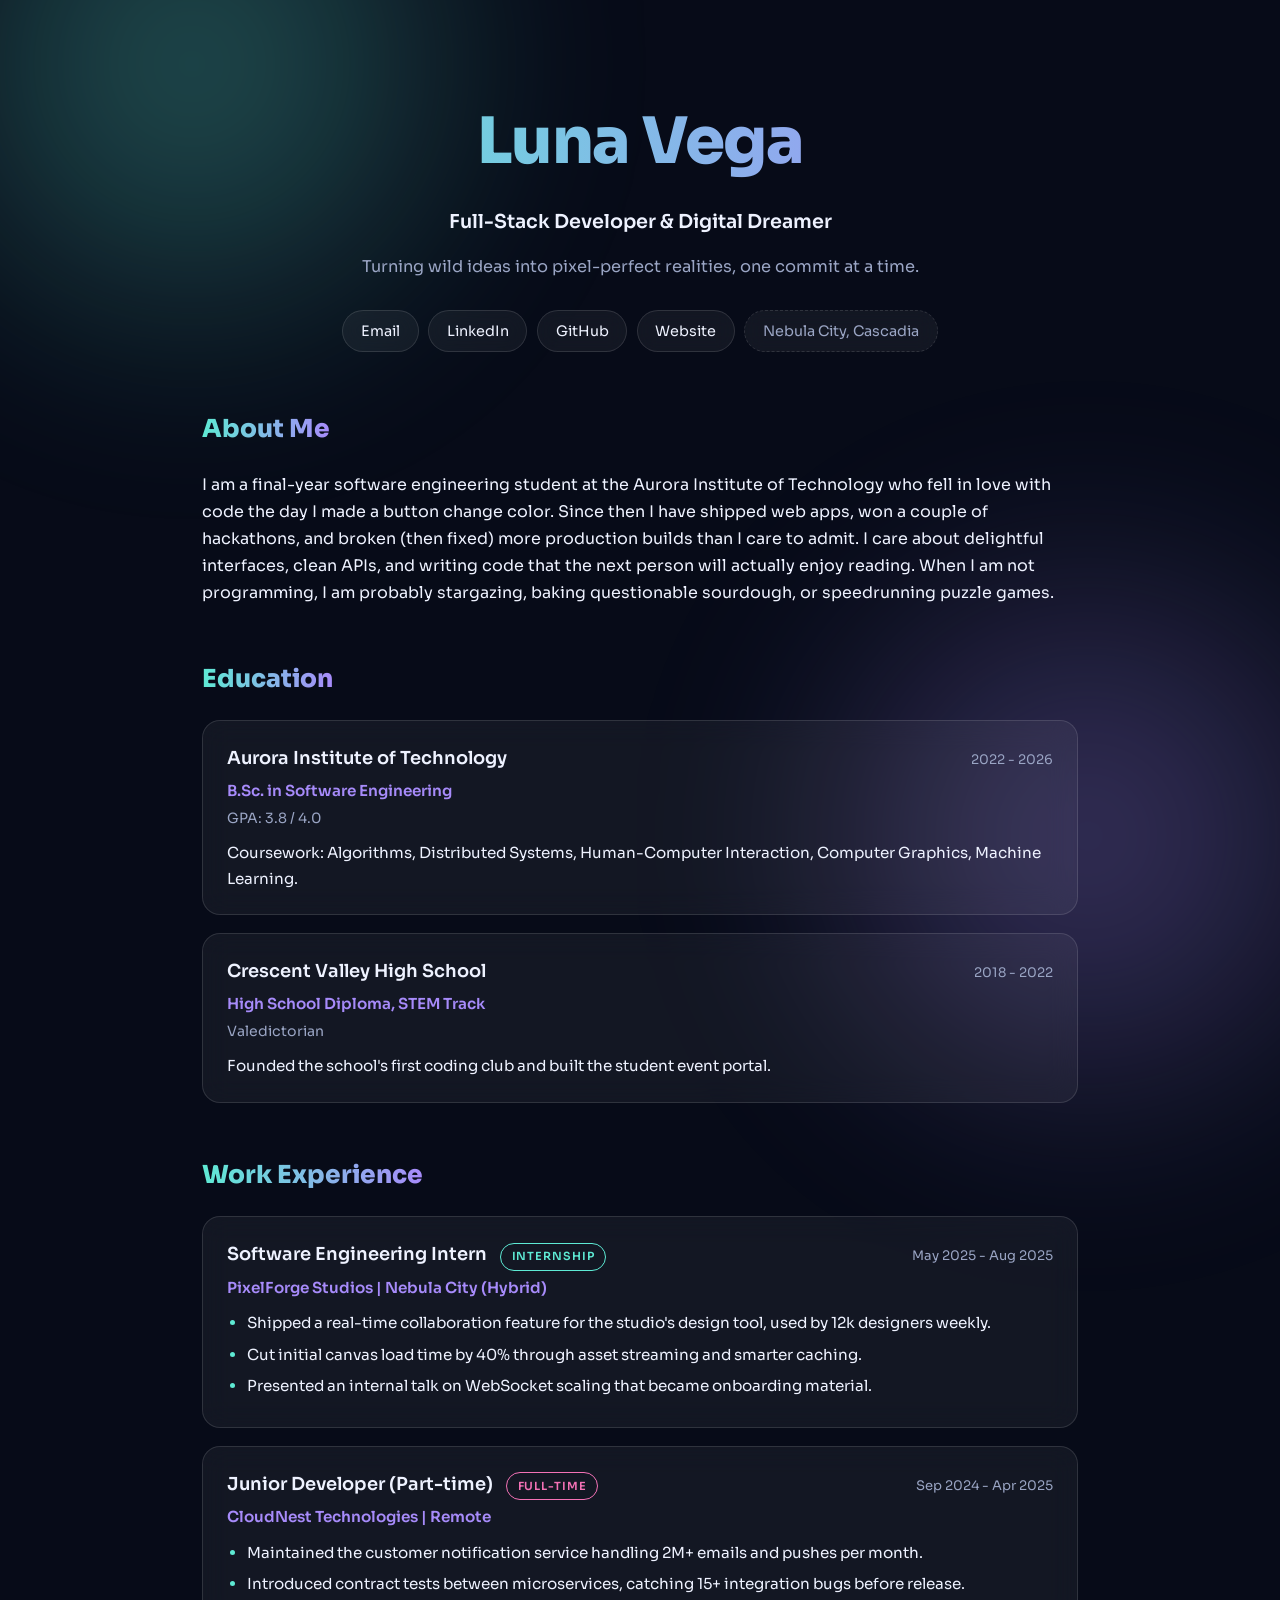
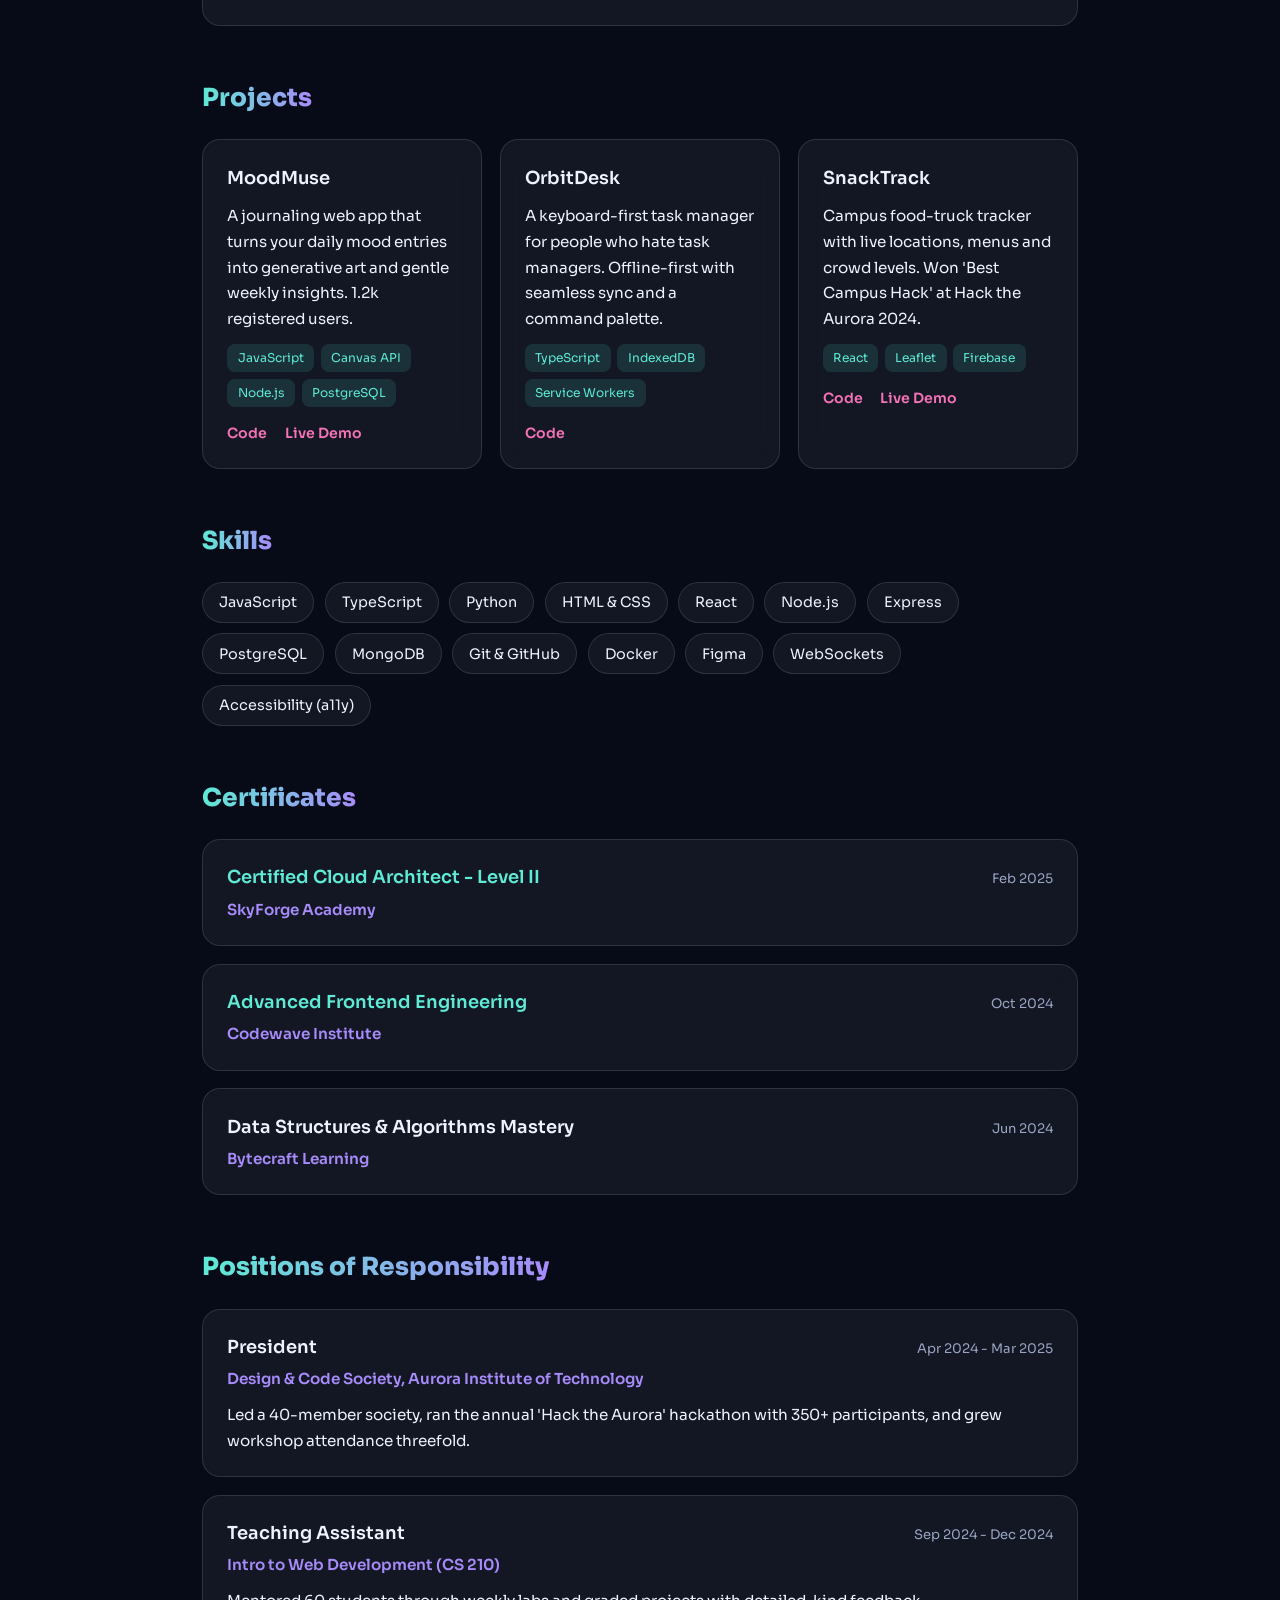
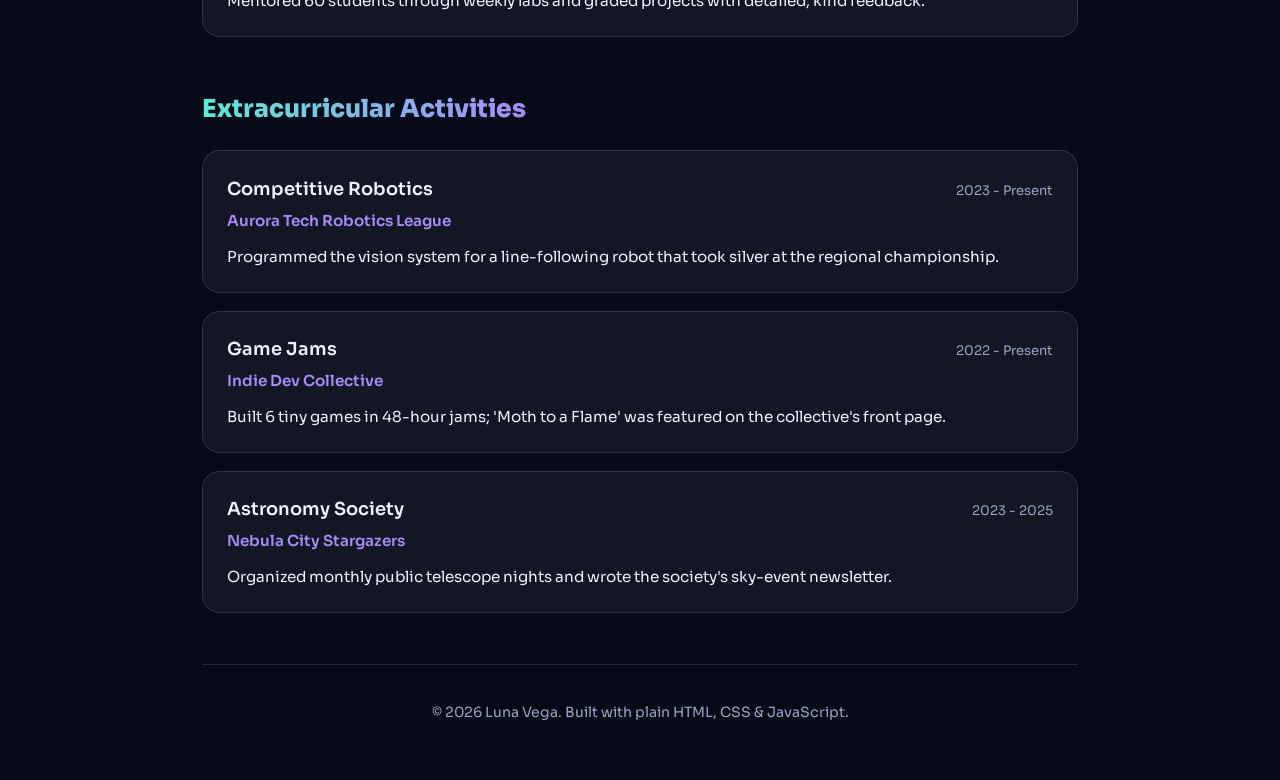
==== index.html @ 2823ddf1 "project revision 1 with 5 templates" ====
<!DOCTYPE html>
<html lang="en">
<head>
  <meta charset="UTF-8" />
  <meta name="viewport" content="width=device-width, initial-scale=1.0" />
  <title>Portfolio</title>

  <!-- ============================================================
       THEME SELECTION
       Pick ONE stylesheet from the styling/ directory by keeping
       exactly one <link> tag uncommented below.

       Available themes:
         styling/aurora.css     - northern lights: drifting gradient blobs & glass cards
         styling/cyberpunk.css  - neon-noir: pink/cyan glow on a dark grid
         styling/bubblegum.css  - candy pastels: playful, squishy, rounded
         styling/brutalist.css  - neo-brutalism: electric yellow, thick borders, hard shadows
         styling/velvet.css     - old-money luxe: emerald, charcoal & gold serif
       ============================================================ -->
  <link rel="stylesheet" href="styling/aurora.css" />
  <!-- <link rel="stylesheet" href="styling/cyberpunk.css" /> -->
  <!-- <link rel="stylesheet" href="styling/bubblegum.css" /> -->
  <!-- <link rel="stylesheet" href="styling/brutalist.css" /> -->
  <!-- <link rel="stylesheet" href="styling/velvet.css" /> -->
</head>
<body>
  <div id="loading-message">Loading portfolio…</div>
  <div id="error-message" hidden>
    Could not load portfolio data. If you opened this file directly,
    please serve it with a local server instead (see README.md).
  </div>

  <!-- All sections are populated by script.js from data.json and
       metadata.json. Sections with no data are hidden automatically. -->
  <div id="portfolio" hidden>
    <header id="hero">
      <h1 id="name"></h1>
      <p id="title" class="subtitle"></p>
      <p id="tagline" class="tagline"></p>
      <nav id="contact-links" class="contact-links"></nav>
    </header>

    <main>
      <section id="about-section" hidden>
        <h2>About Me</h2>
        <p id="about"></p>
      </section>

      <section id="education-section" hidden>
        <h2>Education</h2>
        <div id="education-list" class="card-list"></div>
      </section>

      <section id="work-section" hidden>
        <h2>Work Experience</h2>
        <div id="work-list" class="card-list"></div>
      </section>

      <section id="projects-section" hidden>
        <h2>Projects</h2>
        <div id="projects-list" class="card-grid"></div>
      </section>

      <section id="skills-section" hidden>
        <h2>Skills</h2>
        <ul id="skills-list" class="skills-list"></ul>
      </section>

      <section id="certificates-section" hidden>
        <h2>Certificates</h2>
        <div id="certificates-list" class="card-list"></div>
      </section>

      <section id="por-section" hidden>
        <h2>Positions of Responsibility</h2>
        <div id="por-list" class="card-list"></div>
      </section>

      <section id="extracurricular-section" hidden>
        <h2>Extracurricular Activities</h2>
        <div id="extracurricular-list" class="card-list"></div>
      </section>
    </main>

    <footer id="footer">
      <p id="footer-text"></p>
    </footer>
  </div>

  <script src="script.js"></script>
</body>
</html>
---- styling/aurora.css ----
/* ==========================================================================
   Theme: Aurora
   Northern-lights vibes — deep space background with drifting aurora blobs,
   frosted-glass cards and a shimmering gradient headline.
   ========================================================================== */

@import url("https://fonts.googleapis.com/css2?family=Sora:wght@400;600;800&display=swap");

:root {
  --bg: #070b18;
  --glass: rgba(255, 255, 255, 0.05);
  --glass-border: rgba(255, 255, 255, 0.12);
  --text: #eef2ff;
  --muted: #9aa5c4;
  --teal: #5eead4;
  --violet: #a78bfa;
  --pink: #f472b6;
}

* {
  margin: 0;
  padding: 0;
  box-sizing: border-box;
}

[hidden] {
  display: none !important;
}

body {
  font-family: "Sora", "Segoe UI", sans-serif;
  background: var(--bg);
  color: var(--text);
  line-height: 1.7;
  min-height: 100vh;
  overflow-x: hidden;
}

/* drifting aurora blobs */
body::before,
body::after {
  content: "";
  position: fixed;
  z-index: -1;
  width: 60vmax;
  height: 60vmax;
  border-radius: 50%;
  filter: blur(90px);
  opacity: 0.35;
  animation: drift 24s ease-in-out infinite alternate;
}

body::before {
  top: -25vmax;
  left: -15vmax;
  background: radial-gradient(circle, var(--teal), transparent 65%);
}

body::after {
  bottom: -25vmax;
  right: -15vmax;
  background: radial-gradient(circle, var(--violet), transparent 65%);
  animation-delay: -12s;
}

@keyframes drift {
  from {
    transform: translate(0, 0) scale(1);
  }
  to {
    transform: translate(8vmax, 6vmax) scale(1.25);
  }
}

#loading-message,
#error-message {
  max-width: 640px;
  margin: 5rem auto;
  padding: 1.5rem;
  text-align: center;
  color: var(--muted);
}

#portfolio {
  max-width: 920px;
  margin: 0 auto;
  padding: 0 1.4rem 3.5rem;
}

/* ---------- hero ---------- */

#hero {
  text-align: center;
  padding: 5.5rem 1rem 3.5rem;
}

#hero h1 {
  font-size: clamp(2.4rem, 7vw, 4rem);
  font-weight: 800;
  letter-spacing: -0.02em;
  background: linear-gradient(90deg, var(--teal), var(--violet), var(--pink), var(--teal));
  background-size: 300% auto;
  -webkit-background-clip: text;
  background-clip: text;
  color: transparent;
  animation: shimmer 7s linear infinite;
}

@keyframes shimmer {
  to {
    background-position: 300% center;
  }
}

.subtitle {
  margin-top: 0.6rem;
  font-size: 1.2rem;
  font-weight: 600;
}

.tagline {
  margin-top: 0.9rem;
  color: var(--muted);
  font-size: 1.02rem;
}

.contact-links {
  margin-top: 1.8rem;
  display: flex;
  flex-wrap: wrap;
  justify-content: center;
  gap: 0.6rem;
}

.contact-link {
  font-size: 0.9rem;
  text-decoration: none;
  color: var(--text);
  background: var(--glass);
  border: 1px solid var(--glass-border);
  backdrop-filter: blur(10px);
  padding: 0.5rem 1.1rem;
  border-radius: 999px;
  transition: transform 0.2s, border-color 0.2s, box-shadow 0.2s;
}

a.contact-link:hover {
  transform: translateY(-3px);
  border-color: var(--teal);
  box-shadow: 0 8px 24px rgba(94, 234, 212, 0.18);
}

.contact-link.location {
  color: var(--muted);
  border-style: dashed;
}

/* ---------- sections ---------- */

section {
  margin-bottom: 3.2rem;
}

section h2 {
  font-size: 1.55rem;
  font-weight: 800;
  margin-bottom: 1.25rem;
  display: inline-block;
  background: linear-gradient(90deg, var(--teal), var(--violet));
  -webkit-background-clip: text;
  background-clip: text;
  color: transparent;
}

/* ---------- cards ---------- */

.card-list {
  display: flex;
  flex-direction: column;
  gap: 1.1rem;
}

.card-grid {
  display: grid;
  grid-template-columns: repeat(auto-fill, minmax(265px, 1fr));
  gap: 1.1rem;
}

.card {
  background: var(--glass);
  border: 1px solid var(--glass-border);
  backdrop-filter: blur(14px);
  border-radius: 18px;
  padding: 1.4rem 1.5rem;
  transition: transform 0.25s, border-color 0.25s, box-shadow 0.25s;
}

.card:hover {
  transform: translateY(-4px);
  border-color: rgba(167, 139, 250, 0.5);
  box-shadow: 0 14px 40px rgba(0, 0, 0, 0.45);
}

.card-header {
  display: flex;
  flex-wrap: wrap;
  align-items: baseline;
  gap: 0.5rem 0.8rem;
}

.card-title {
  font-size: 1.12rem;
  font-weight: 600;
}

.card-title a {
  color: var(--teal);
  text-decoration: none;
}

.card-title a:hover {
  text-decoration: underline;
}

.card-date {
  margin-left: auto;
  font-size: 0.82rem;
  color: var(--muted);
  white-space: nowrap;
}

.card-subtitle {
  color: var(--violet);
  font-size: 0.95rem;
  margin-top: 0.25rem;
  font-weight: 600;
}

.card-meta {
  font-size: 0.88rem;
  color: var(--muted);
  margin-top: 0.2rem;
}

.card-text {
  margin-top: 0.6rem;
  font-size: 0.95rem;
}

.card-bullets {
  margin-top: 0.6rem;
  padding-left: 1.2rem;
  font-size: 0.95rem;
}

.card-bullets li {
  margin-bottom: 0.35rem;
}

.card-bullets li::marker {
  color: var(--teal);
}

.badge {
  font-size: 0.7rem;
  font-weight: 600;
  text-transform: uppercase;
  letter-spacing: 0.08em;
  padding: 0.22rem 0.65rem;
  border-radius: 999px;
  border: 1px solid var(--teal);
  color: var(--teal);
}

.badge-full-time {
  border-color: var(--pink);
  color: var(--pink);
}

/* ---------- projects ---------- */

.tag-list {
  margin-top: 0.75rem;
  display: flex;
  flex-wrap: wrap;
  gap: 0.4rem;
}

.tag {
  font-size: 0.76rem;
  background: rgba(94, 234, 212, 0.12);
  color: var(--teal);
  padding: 0.24rem 0.65rem;
  border-radius: 8px;
}

.card-links {
  margin-top: 0.9rem;
  display: flex;
  gap: 1.1rem;
}

.card-link {
  font-size: 0.88rem;
  font-weight: 600;
  color: var(--pink);
  text-decoration: none;
}

.card-link:hover {
  text-decoration: underline;
}

/* ---------- skills ---------- */

.skills-list {
  list-style: none;
  display: flex;
  flex-wrap: wrap;
  gap: 0.65rem;
}

.skill {
  background: var(--glass);
  border: 1px solid var(--glass-border);
  backdrop-filter: blur(10px);
  padding: 0.45rem 1rem;
  border-radius: 999px;
  font-size: 0.9rem;
  transition: transform 0.2s, border-color 0.2s;
}

.skill:hover {
  transform: translateY(-3px) rotate(-1deg);
  border-color: var(--violet);
}

/* ---------- footer ---------- */

#footer {
  text-align: center;
  padding-top: 2.2rem;
  border-top: 1px solid var(--glass-border);
  color: var(--muted);
  font-size: 0.88rem;
}

/* ---------- responsive: tablet ---------- */

@media (max-width: 900px) {
  #portfolio {
    max-width: 700px;
  }

  #hero {
    padding: 4rem 1rem 2.75rem;
  }

  section {
    margin-bottom: 2.6rem;
  }

  .card-grid {
    grid-template-columns: repeat(auto-fill, minmax(230px, 1fr));
  }
}

/* ---------- responsive: phone ---------- */

@media (max-width: 600px) {
  body {
    line-height: 1.6;
  }

  #portfolio {
    padding: 0 1rem 2.5rem;
  }

  #hero {
    padding: 3rem 0.5rem 2.25rem;
  }

  .subtitle {
    font-size: 1.05rem;
  }

  .tagline {
    font-size: 0.95rem;
  }

  .contact-link {
    font-size: 0.84rem;
    padding: 0.42rem 0.9rem;
  }

  section h2 {
    font-size: 1.35rem;
  }

  .card-grid {
    grid-template-columns: 1fr;
  }

  .card {
    padding: 1.1rem 1.15rem;
    border-radius: 14px;
  }

  .card-date {
    margin-left: 0;
    width: 100%;
  }

  .skill {
    font-size: 0.84rem;
    padding: 0.38rem 0.85rem;
  }

  /* lighter blobs so small screens stay smooth */
  body::before,
  body::after {
    filter: blur(60px);
    opacity: 0.28;
  }
}
---- styling/cyberpunk.css ----
/* ==========================================================================
   Theme: Cyberpunk
   Neon-noir city vibes — hot pink & electric cyan glow on near-black,
   with a perspective grid floor and glitchy energy.
   ========================================================================== */

@import url("https://fonts.googleapis.com/css2?family=Rajdhani:wght@500;600;700&family=Share+Tech+Mono&display=swap");

:root {
  --bg: #0a0014;
  --surface: #140a24;
  --text: #e8e6f5;
  --muted: #8d84ad;
  --cyan: #00f0ff;
  --pink: #ff2ec4;
  --yellow: #ffe600;
  --border: #33224d;
}

* {
  margin: 0;
  padding: 0;
  box-sizing: border-box;
}

[hidden] {
  display: none !important;
}

body {
  font-family: "Rajdhani", "Segoe UI", sans-serif;
  background: var(--bg);
  color: var(--text);
  line-height: 1.65;
  min-height: 100vh;
}

/* neon grid floor */
body::before {
  content: "";
  position: fixed;
  inset: 0;
  z-index: -1;
  background:
    linear-gradient(rgba(0, 240, 255, 0.06) 1px, transparent 1px),
    linear-gradient(90deg, rgba(255, 46, 196, 0.06) 1px, transparent 1px);
  background-size: 44px 44px;
  mask-image: linear-gradient(to bottom, transparent 5%, black 60%);
}

#loading-message,
#error-message {
  max-width: 640px;
  margin: 5rem auto;
  padding: 1.5rem;
  text-align: center;
  color: var(--muted);
  font-family: "Share Tech Mono", monospace;
}

#portfolio {
  max-width: 900px;
  margin: 0 auto;
  padding: 0 1.4rem 3.5rem;
}

/* ---------- hero ---------- */

#hero {
  text-align: center;
  padding: 5.5rem 1rem 3.5rem;
}

#hero h1 {
  font-size: clamp(2.6rem, 8vw, 4.4rem);
  font-weight: 700;
  text-transform: uppercase;
  letter-spacing: 0.08em;
  color: var(--cyan);
  text-shadow:
    0 0 8px rgba(0, 240, 255, 0.9),
    0 0 32px rgba(0, 240, 255, 0.45),
    3px 3px 0 var(--pink);
  animation: flicker 5s linear infinite;
}

@keyframes flicker {
  0%, 91%, 95%, 100% {
    opacity: 1;
  }
  92%, 94% {
    opacity: 0.55;
  }
}

.subtitle {
  margin-top: 0.7rem;
  font-size: 1.25rem;
  font-weight: 600;
  color: var(--pink);
  text-transform: uppercase;
  letter-spacing: 0.2em;
}

.tagline {
  margin-top: 0.9rem;
  color: var(--muted);
  font-family: "Share Tech Mono", monospace;
  font-size: 0.95rem;
}

.contact-links {
  margin-top: 1.8rem;
  display: flex;
  flex-wrap: wrap;
  justify-content: center;
  gap: 0.7rem;
}

.contact-link {
  font-family: "Share Tech Mono", monospace;
  font-size: 0.85rem;
  text-transform: uppercase;
  text-decoration: none;
  color: var(--cyan);
  border: 1px solid var(--cyan);
  padding: 0.45rem 1.1rem;
  clip-path: polygon(10px 0, 100% 0, 100% calc(100% - 10px), calc(100% - 10px) 100%, 0 100%, 0 10px);
  transition: background 0.2s, color 0.2s, box-shadow 0.2s;
}

a.contact-link:hover {
  background: var(--cyan);
  color: var(--bg);
  box-shadow: 0 0 22px rgba(0, 240, 255, 0.7);
}

.contact-link.location {
  color: var(--muted);
  border-color: var(--border);
}

/* ---------- sections ---------- */

section {
  margin-bottom: 3.2rem;
}

section h2 {
  font-size: 1.45rem;
  font-weight: 700;
  text-transform: uppercase;
  letter-spacing: 0.12em;
  color: var(--pink);
  text-shadow: 0 0 14px rgba(255, 46, 196, 0.55);
  margin-bottom: 1.25rem;
}

section h2::before {
  content: "// ";
  color: var(--cyan);
  text-shadow: 0 0 14px rgba(0, 240, 255, 0.55);
}

/* ---------- cards ---------- */

.card-list {
  display: flex;
  flex-direction: column;
  gap: 1rem;
}

.card-grid {
  display: grid;
  grid-template-columns: repeat(auto-fill, minmax(260px, 1fr));
  gap: 1rem;
}

.card {
  background: var(--surface);
  border: 1px solid var(--border);
  border-left: 3px solid var(--cyan);
  padding: 1.3rem 1.45rem;
  clip-path: polygon(0 0, calc(100% - 16px) 0, 100% 16px, 100% 100%, 0 100%);
  transition: border-color 0.2s, box-shadow 0.2s, transform 0.2s;
}

.card:hover {
  border-left-color: var(--pink);
  box-shadow: 0 0 26px rgba(255, 46, 196, 0.22);
  transform: translateX(4px);
}

.card-header {
  display: flex;
  flex-wrap: wrap;
  align-items: baseline;
  gap: 0.5rem 0.8rem;
}

.card-title {
  font-size: 1.18rem;
  font-weight: 700;
  text-transform: uppercase;
  letter-spacing: 0.04em;
}

.card-title a {
  color: var(--cyan);
  text-decoration: none;
}

.card-title a:hover {
  text-shadow: 0 0 12px rgba(0, 240, 255, 0.8);
}

.card-date {
  margin-left: auto;
  font-family: "Share Tech Mono", monospace;
  font-size: 0.8rem;
  color: var(--yellow);
  white-space: nowrap;
}

.card-subtitle {
  color: var(--pink);
  font-size: 1rem;
  font-weight: 600;
  margin-top: 0.2rem;
}

.card-meta {
  font-size: 0.9rem;
  color: var(--muted);
  margin-top: 0.2rem;
}

.card-text {
  margin-top: 0.55rem;
  font-size: 0.98rem;
}

.card-bullets {
  margin-top: 0.55rem;
  padding-left: 1.2rem;
  font-size: 0.98rem;
}

.card-bullets li {
  margin-bottom: 0.3rem;
}

.card-bullets li::marker {
  content: "▸ ";
  color: var(--cyan);
}

.badge {
  font-family: "Share Tech Mono", monospace;
  font-size: 0.7rem;
  text-transform: uppercase;
  padding: 0.16rem 0.6rem;
  background: rgba(0, 240, 255, 0.12);
  border: 1px solid var(--cyan);
  color: var(--cyan);
}

.badge-full-time {
  background: rgba(255, 230, 0, 0.1);
  border-color: var(--yellow);
  color: var(--yellow);
}

/* ---------- projects ---------- */

.tag-list {
  margin-top: 0.7rem;
  display: flex;
  flex-wrap: wrap;
  gap: 0.4rem;
}

.tag {
  font-family: "Share Tech Mono", monospace;
  font-size: 0.74rem;
  color: var(--yellow);
  border: 1px dashed var(--border);
  padding: 0.18rem 0.55rem;
}

.card-links {
  margin-top: 0.85rem;
  display: flex;
  gap: 1.1rem;
}

.card-link {
  font-family: "Share Tech Mono", monospace;
  font-size: 0.84rem;
  text-transform: uppercase;
  color: var(--pink);
  text-decoration: none;
}

.card-link::before {
  content: "> ";
}

.card-link:hover {
  text-shadow: 0 0 12px rgba(255, 46, 196, 0.8);
}

/* ---------- skills ---------- */

.skills-list {
  list-style: none;
  display: flex;
  flex-wrap: wrap;
  gap: 0.6rem;
}

.skill {
  font-family: "Share Tech Mono", monospace;
  font-size: 0.84rem;
  background: var(--surface);
  border: 1px solid var(--border);
  color: var(--text);
  padding: 0.4rem 0.9rem;
  transition: border-color 0.2s, color 0.2s, box-shadow 0.2s;
}

.skill:hover {
  border-color: var(--cyan);
  color: var(--cyan);
  box-shadow: 0 0 16px rgba(0, 240, 255, 0.35);
}

/* ---------- footer ---------- */

#footer {
  text-align: center;
  padding-top: 2.2rem;
  border-top: 1px solid var(--border);
  color: var(--muted);
  font-family: "Share Tech Mono", monospace;
  font-size: 0.82rem;
}

/* ---------- responsive: tablet ---------- */

@media (max-width: 900px) {
  #portfolio {
    max-width: 700px;
  }

  #hero {
    padding: 4rem 1rem 2.75rem;
  }

  section {
    margin-bottom: 2.6rem;
  }

  .card-grid {
    grid-template-columns: repeat(auto-fill, minmax(230px, 1fr));
  }
}

/* ---------- responsive: phone ---------- */

@media (max-width: 600px) {
  #portfolio {
    padding: 0 1rem 2.5rem;
  }

  #hero {
    padding: 3rem 0.5rem 2.25rem;
  }

  .subtitle {
    font-size: 1rem;
    letter-spacing: 0.14em;
  }

  .tagline {
    font-size: 0.86rem;
  }

  .contact-link {
    font-size: 0.78rem;
    padding: 0.4rem 0.85rem;
  }

  section h2 {
    font-size: 1.22rem;
    letter-spacing: 0.09em;
  }

  .card-grid {
    grid-template-columns: 1fr;
  }

  .card {
    padding: 1.1rem 1.15rem;
  }

  .card:hover {
    transform: none;
  }

  .card-title {
    font-size: 1.05rem;
  }

  .card-date {
    margin-left: 0;
    width: 100%;
  }

  .skill {
    font-size: 0.78rem;
    padding: 0.35rem 0.75rem;
  }

  /* tighter grid floor on small screens */
  body::before {
    background-size: 30px 30px;
  }
}
---- styling/bubblegum.css ----
/* ==========================================================================
   Theme: Bubblegum
   Sweet & playful — pastel candy colors, squishy rounded cards,
   and pills in rotating flavours.
   ========================================================================== */

@import url("https://fonts.googleapis.com/css2?family=Baloo+2:wght@500;600;800&display=swap");

:root {
  --bg: #fff4fa;
  --surface: #ffffff;
  --text: #4a3b52;
  --muted: #9d8aa8;
  --pink: #ff6fb5;
  --purple: #a06ee8;
  --mint: #3ecfb2;
  --peach: #ffb26b;
  --border: #ffd9ec;
  --shadow: 0 8px 22px rgba(255, 111, 181, 0.16);
}

* {
  margin: 0;
  padding: 0;
  box-sizing: border-box;
}

[hidden] {
  display: none !important;
}

body {
  font-family: "Baloo 2", "Comic Sans MS", cursive, sans-serif;
  background:
    radial-gradient(circle at 12% 18%, rgba(160, 110, 232, 0.1) 0 140px, transparent 140px),
    radial-gradient(circle at 88% 30%, rgba(62, 207, 178, 0.12) 0 110px, transparent 110px),
    radial-gradient(circle at 22% 85%, rgba(255, 178, 107, 0.14) 0 130px, transparent 130px),
    var(--bg);
  background-attachment: fixed;
  color: var(--text);
  line-height: 1.65;
}

#loading-message,
#error-message {
  max-width: 640px;
  margin: 5rem auto;
  padding: 1.5rem;
  text-align: center;
  color: var(--muted);
  font-size: 1.1rem;
}

#portfolio {
  max-width: 900px;
  margin: 0 auto;
  padding: 0 1.4rem 3.5rem;
}

/* ---------- hero ---------- */

#hero {
  text-align: center;
  padding: 3.5rem 1.5rem 3rem;
  margin: 1.6rem 0 2.8rem;
  background: linear-gradient(130deg, var(--pink), var(--purple));
  border-radius: 36px;
  color: #fff;
  box-shadow: var(--shadow);
  position: relative;
  overflow: hidden;
}

/* candy sprinkle dots */
#hero::before {
  content: "";
  position: absolute;
  inset: 0;
  background-image: radial-gradient(rgba(255, 255, 255, 0.25) 3px, transparent 3px);
  background-size: 34px 34px;
  pointer-events: none;
}

#hero h1 {
  position: relative;
  font-size: clamp(2.4rem, 7vw, 3.6rem);
  font-weight: 800;
  text-shadow: 0 3px 0 rgba(0, 0, 0, 0.14);
}

.subtitle {
  position: relative;
  margin-top: 0.4rem;
  font-size: 1.25rem;
  font-weight: 600;
  opacity: 0.95;
}

.tagline {
  position: relative;
  margin-top: 0.8rem;
  font-size: 1.02rem;
  opacity: 0.9;
}

.contact-links {
  position: relative;
  margin-top: 1.6rem;
  display: flex;
  flex-wrap: wrap;
  justify-content: center;
  gap: 0.6rem;
}

.contact-link {
  font-size: 0.92rem;
  font-weight: 600;
  text-decoration: none;
  color: var(--purple);
  background: #fff;
  padding: 0.5rem 1.15rem;
  border-radius: 999px;
  box-shadow: 0 3px 0 rgba(0, 0, 0, 0.12);
  transition: transform 0.15s, box-shadow 0.15s;
}

a.contact-link:hover {
  transform: translateY(-3px) rotate(-1.5deg);
  box-shadow: 0 6px 0 rgba(0, 0, 0, 0.12);
}

.contact-link.location {
  background: rgba(255, 255, 255, 0.25);
  color: #fff;
  box-shadow: none;
}

/* ---------- sections ---------- */

section {
  margin-bottom: 3rem;
}

section h2 {
  font-size: 1.6rem;
  font-weight: 800;
  color: var(--pink);
  margin-bottom: 1.2rem;
  display: inline-block;
  transform: rotate(-1deg);
  background: #fff;
  padding: 0.2rem 1rem;
  border-radius: 14px;
  box-shadow: var(--shadow);
}

section:nth-of-type(even) h2 {
  color: var(--purple);
  transform: rotate(1deg);
}

/* ---------- cards ---------- */

.card-list {
  display: flex;
  flex-direction: column;
  gap: 1.1rem;
}

.card-grid {
  display: grid;
  grid-template-columns: repeat(auto-fill, minmax(260px, 1fr));
  gap: 1.1rem;
}

.card {
  background: var(--surface);
  border: 2px solid var(--border);
  border-radius: 24px;
  padding: 1.35rem 1.5rem;
  box-shadow: var(--shadow);
  transition: transform 0.2s;
}

.card:hover {
  transform: translateY(-5px) rotate(-0.5deg);
}

.card-header {
  display: flex;
  flex-wrap: wrap;
  align-items: baseline;
  gap: 0.5rem 0.8rem;
}

.card-title {
  font-size: 1.18rem;
  font-weight: 800;
  color: var(--purple);
}

.card-title a {
  color: var(--pink);
  text-decoration: none;
}

.card-title a:hover {
  text-decoration: underline wavy;
  text-underline-offset: 4px;
}

.card-date {
  margin-left: auto;
  font-size: 0.84rem;
  font-weight: 600;
  color: var(--muted);
  white-space: nowrap;
}

.card-subtitle {
  color: var(--mint);
  font-size: 0.98rem;
  font-weight: 600;
  margin-top: 0.2rem;
}

.card-meta {
  font-size: 0.9rem;
  color: var(--muted);
  margin-top: 0.2rem;
}

.card-text {
  margin-top: 0.55rem;
  font-size: 0.96rem;
}

.card-bullets {
  margin-top: 0.55rem;
  padding-left: 1.25rem;
  font-size: 0.96rem;
}

.card-bullets li {
  margin-bottom: 0.3rem;
}

.card-bullets li::marker {
  content: "🍬 ";
  font-size: 0.8em;
}

.badge {
  font-size: 0.72rem;
  font-weight: 800;
  text-transform: uppercase;
  letter-spacing: 0.05em;
  padding: 0.22rem 0.7rem;
  border-radius: 999px;
  background: var(--mint);
  color: #fff;
}

.badge-full-time {
  background: var(--peach);
}

/* ---------- projects ---------- */

.tag-list {
  margin-top: 0.7rem;
  display: flex;
  flex-wrap: wrap;
  gap: 0.45rem;
}

.tag {
  font-size: 0.78rem;
  font-weight: 600;
  padding: 0.22rem 0.7rem;
  border-radius: 999px;
  background: #ffe3f1;
  color: var(--pink);
}

.tag:nth-child(3n + 2) {
  background: #ede3ff;
  color: var(--purple);
}

.tag:nth-child(3n) {
  background: #dcf7f1;
  color: #1d9c82;
}

.card-links {
  margin-top: 0.85rem;
  display: flex;
  gap: 1rem;
}

.card-link {
  font-size: 0.9rem;
  font-weight: 800;
  color: var(--pink);
  text-decoration: none;
}

.card-link:hover {
  text-decoration: underline wavy;
  text-underline-offset: 4px;
}

/* ---------- skills ---------- */

.skills-list {
  list-style: none;
  display: flex;
  flex-wrap: wrap;
  gap: 0.65rem;
}

.skill {
  font-size: 0.92rem;
  font-weight: 600;
  background: var(--surface);
  border: 2px solid var(--border);
  padding: 0.45rem 1.05rem;
  border-radius: 999px;
  box-shadow: var(--shadow);
  transition: transform 0.15s, border-color 0.15s;
}

.skill:nth-child(4n + 1):hover {
  border-color: var(--pink);
}

.skill:nth-child(4n + 2):hover {
  border-color: var(--purple);
}

.skill:nth-child(4n + 3):hover {
  border-color: var(--mint);
}

.skill:nth-child(4n):hover {
  border-color: var(--peach);
}

.skill:hover {
  transform: translateY(-4px) rotate(2deg);
}

/* ---------- footer ---------- */

#footer {
  text-align: center;
  padding-top: 2.2rem;
  border-top: 2px dashed var(--border);
  color: var(--muted);
  font-size: 0.9rem;
}

/* ---------- responsive: tablet ---------- */

@media (max-width: 900px) {
  #portfolio {
    max-width: 700px;
  }

  #hero {
    padding: 3rem 1.25rem 2.5rem;
    border-radius: 28px;
  }

  section {
    margin-bottom: 2.6rem;
  }

  .card-grid {
    grid-template-columns: repeat(auto-fill, minmax(230px, 1fr));
  }
}

/* ---------- responsive: phone ---------- */

@media (max-width: 600px) {
  #portfolio {
    padding: 0 1rem 2.5rem;
  }

  #hero {
    padding: 2.5rem 1rem 2.2rem;
    margin: 1rem 0 2.2rem;
    border-radius: 22px;
  }

  .subtitle {
    font-size: 1.05rem;
  }

  .tagline {
    font-size: 0.95rem;
  }

  .contact-link {
    font-size: 0.84rem;
    padding: 0.45rem 1rem;
  }

  section h2 {
    font-size: 1.3rem;
    padding: 0.18rem 0.85rem;
  }

  .card-grid {
    grid-template-columns: 1fr;
  }

  .card {
    padding: 1.1rem 1.2rem;
    border-radius: 18px;
  }

  .card:hover {
    transform: none;
  }

  .card-date {
    margin-left: 0;
    width: 100%;
  }

  .skill {
    font-size: 0.86rem;
    padding: 0.4rem 0.9rem;
  }
}
---- styling/brutalist.css ----
/* ==========================================================================
   Theme: Brutalist
   Loud neo-brutalism — electric yellow canvas, thick black borders,
   hard offset shadows and zero subtlety.
   ========================================================================== */

@import url("https://fonts.googleapis.com/css2?family=Space+Grotesk:wght@500;700&family=Archivo+Black&display=swap");

:root {
  --bg: #ffe600;
  --surface: #ffffff;
  --ink: #111111;
  --muted: #555555;
  --blue: #2563ff;
  --pink: #ff5db1;
  --green: #22c55e;
  --shadow: 6px 6px 0 var(--ink);
  --shadow-sm: 4px 4px 0 var(--ink);
}

* {
  margin: 0;
  padding: 0;
  box-sizing: border-box;
}

[hidden] {
  display: none !important;
}

body {
  font-family: "Space Grotesk", "Arial Black", sans-serif;
  background: var(--bg);
  color: var(--ink);
  line-height: 1.6;
}

#loading-message,
#error-message {
  max-width: 620px;
  margin: 5rem auto;
  padding: 1.5rem;
  text-align: center;
  background: var(--surface);
  border: 3px solid var(--ink);
  box-shadow: var(--shadow);
  font-weight: 700;
}

#portfolio {
  max-width: 900px;
  margin: 0 auto;
  padding: 0 1.4rem 3.5rem;
}

/* ---------- hero ---------- */

#hero {
  padding: 4.5rem 0 3rem;
}

#hero h1 {
  font-family: "Archivo Black", "Arial Black", sans-serif;
  font-size: clamp(2.6rem, 9vw, 5rem);
  text-transform: uppercase;
  line-height: 1.05;
  display: inline-block;
  background: var(--ink);
  color: var(--bg);
  padding: 0.35rem 1.2rem;
  transform: rotate(-1.5deg);
  box-shadow: var(--shadow);
}

.subtitle {
  margin-top: 1.3rem;
  font-size: 1.3rem;
  font-weight: 700;
  display: inline-block;
  background: var(--pink);
  border: 3px solid var(--ink);
  padding: 0.25rem 0.9rem;
  transform: rotate(0.8deg);
  box-shadow: var(--shadow-sm);
}

.tagline {
  margin-top: 1.2rem;
  font-size: 1.05rem;
  font-weight: 500;
  max-width: 42rem;
}

.contact-links {
  margin-top: 1.8rem;
  display: flex;
  flex-wrap: wrap;
  gap: 0.8rem;
}

.contact-link {
  font-size: 0.92rem;
  font-weight: 700;
  text-transform: uppercase;
  text-decoration: none;
  color: var(--ink);
  background: var(--surface);
  border: 3px solid var(--ink);
  padding: 0.5rem 1.1rem;
  box-shadow: var(--shadow-sm);
  transition: transform 0.1s, box-shadow 0.1s;
}

a.contact-link:hover {
  transform: translate(2px, 2px);
  box-shadow: 2px 2px 0 var(--ink);
  background: var(--blue);
  color: #fff;
}

.contact-link.location {
  background: var(--bg);
  box-shadow: none;
}

/* ---------- sections ---------- */

section {
  margin-bottom: 3.2rem;
}

section h2 {
  font-family: "Archivo Black", "Arial Black", sans-serif;
  font-size: 1.6rem;
  text-transform: uppercase;
  display: inline-block;
  background: var(--surface);
  border: 3px solid var(--ink);
  padding: 0.25rem 1rem;
  margin-bottom: 1.4rem;
  box-shadow: var(--shadow-sm);
  transform: rotate(-0.6deg);
}

section:nth-of-type(even) h2 {
  background: var(--green);
  transform: rotate(0.6deg);
}

/* ---------- cards ---------- */

.card-list {
  display: flex;
  flex-direction: column;
  gap: 1.3rem;
}

.card-grid {
  display: grid;
  grid-template-columns: repeat(auto-fill, minmax(265px, 1fr));
  gap: 1.3rem;
}

.card {
  background: var(--surface);
  border: 3px solid var(--ink);
  padding: 1.35rem 1.5rem;
  box-shadow: var(--shadow);
  transition: transform 0.1s, box-shadow 0.1s;
}

.card:hover {
  transform: translate(-3px, -3px);
  box-shadow: 9px 9px 0 var(--ink);
}

.card-header {
  display: flex;
  flex-wrap: wrap;
  align-items: baseline;
  gap: 0.5rem 0.8rem;
}

.card-title {
  font-size: 1.2rem;
  font-weight: 700;
  text-transform: uppercase;
}

.card-title a {
  color: var(--blue);
  text-decoration: underline;
  text-decoration-thickness: 3px;
  text-underline-offset: 3px;
}

.card-date {
  margin-left: auto;
  font-size: 0.84rem;
  font-weight: 700;
  background: var(--bg);
  border: 2px solid var(--ink);
  padding: 0.08rem 0.5rem;
  white-space: nowrap;
}

.card-subtitle {
  font-size: 1rem;
  font-weight: 700;
  color: var(--blue);
  margin-top: 0.3rem;
}

.card-meta {
  font-size: 0.9rem;
  color: var(--muted);
  font-weight: 500;
  margin-top: 0.2rem;
}

.card-text {
  margin-top: 0.6rem;
  font-size: 0.97rem;
}

.card-bullets {
  margin-top: 0.6rem;
  padding-left: 1.25rem;
  font-size: 0.97rem;
}

.card-bullets li {
  margin-bottom: 0.35rem;
}

.card-bullets li::marker {
  content: "■ ";
  font-size: 0.75em;
}

.badge {
  font-size: 0.72rem;
  font-weight: 700;
  text-transform: uppercase;
  letter-spacing: 0.05em;
  padding: 0.18rem 0.6rem;
  border: 2px solid var(--ink);
  background: var(--pink);
  box-shadow: 2px 2px 0 var(--ink);
}

.badge-full-time {
  background: var(--green);
}

/* ---------- projects ---------- */

.tag-list {
  margin-top: 0.75rem;
  display: flex;
  flex-wrap: wrap;
  gap: 0.5rem;
}

.tag {
  font-size: 0.78rem;
  font-weight: 700;
  border: 2px solid var(--ink);
  background: var(--bg);
  padding: 0.16rem 0.55rem;
}

.card-links {
  margin-top: 0.95rem;
  display: flex;
  gap: 0.8rem;
}

.card-link {
  font-size: 0.86rem;
  font-weight: 700;
  text-transform: uppercase;
  text-decoration: none;
  color: #fff;
  background: var(--ink);
  padding: 0.35rem 0.85rem;
  box-shadow: var(--shadow-sm);
  transition: transform 0.1s, box-shadow 0.1s;
}

.card-link:hover {
  transform: translate(2px, 2px);
  box-shadow: 2px 2px 0 var(--ink);
  background: var(--pink);
  color: var(--ink);
}

/* ---------- skills ---------- */

.skills-list {
  list-style: none;
  display: flex;
  flex-wrap: wrap;
  gap: 0.8rem;
}

.skill {
  font-size: 0.92rem;
  font-weight: 700;
  background: var(--surface);
  border: 3px solid var(--ink);
  padding: 0.4rem 1rem;
  box-shadow: var(--shadow-sm);
  transition: transform 0.1s, box-shadow 0.1s, background 0.1s;
}

.skill:hover {
  transform: translate(2px, 2px);
  box-shadow: 2px 2px 0 var(--ink);
  background: var(--blue);
  color: #fff;
}

/* ---------- footer ---------- */

#footer {
  padding: 1.2rem 1.4rem;
  border: 3px solid var(--ink);
  background: var(--surface);
  box-shadow: var(--shadow);
  font-weight: 700;
  text-align: center;
}

/* ---------- responsive: tablet ---------- */

@media (max-width: 900px) {
  #portfolio {
    max-width: 700px;
  }

  #hero {
    padding: 3.5rem 0 2.5rem;
  }

  section {
    margin-bottom: 2.7rem;
  }

  .card-grid {
    grid-template-columns: repeat(auto-fill, minmax(230px, 1fr));
  }
}

/* ---------- responsive: phone ---------- */

@media (max-width: 600px) {
  :root {
    --shadow: 4px 4px 0 var(--ink);
    --shadow-sm: 3px 3px 0 var(--ink);
  }

  #portfolio {
    padding: 0 1rem 2.5rem;
  }

  #hero {
    padding: 2.75rem 0 2.2rem;
  }

  #hero h1 {
    padding: 0.3rem 0.8rem;
  }

  .subtitle {
    font-size: 1.05rem;
  }

  .tagline {
    font-size: 0.95rem;
  }

  .contact-links {
    gap: 0.6rem;
  }

  .contact-link {
    font-size: 0.82rem;
    padding: 0.45rem 0.9rem;
    border-width: 2px;
  }

  section h2 {
    font-size: 1.25rem;
    padding: 0.2rem 0.8rem;
  }

  .card-list,
  .card-grid {
    gap: 1.1rem;
  }

  .card-grid {
    grid-template-columns: 1fr;
  }

  .card {
    padding: 1.1rem 1.2rem;
    border-width: 2px;
  }

  .card:hover {
    transform: none;
    box-shadow: var(--shadow);
  }

  .card-date {
    margin-left: 0;
  }

  .skill {
    font-size: 0.84rem;
    padding: 0.35rem 0.8rem;
    border-width: 2px;
  }
}
---- styling/velvet.css ----
/* ==========================================================================
   Theme: Velvet
   Old-money luxury — deep emerald and charcoal, gilded gold accents,
   and grand editorial serif type.
   ========================================================================== */

@import url("https://fonts.googleapis.com/css2?family=Playfair+Display:ital,wght@0,500;0,700;1,500&family=Jost:wght@300;400;500&display=swap");

:root {
  --bg: #0f1512;
  --surface: #17201b;
  --text: #ece7dc;
  --muted: #9ba394;
  --gold: #d4af37;
  --gold-soft: rgba(212, 175, 55, 0.35);
  --emerald: #2e6e54;
  --border: #2a352e;
}

* {
  margin: 0;
  padding: 0;
  box-sizing: border-box;
}

[hidden] {
  display: none !important;
}

body {
  font-family: "Jost", "Segoe UI", sans-serif;
  font-weight: 300;
  background:
    radial-gradient(900px 500px at 50% -10%, rgba(46, 110, 84, 0.28), transparent 70%),
    var(--bg);
  background-attachment: fixed;
  color: var(--text);
  line-height: 1.75;
}

#loading-message,
#error-message {
  max-width: 640px;
  margin: 5rem auto;
  padding: 1.5rem;
  text-align: center;
  color: var(--muted);
  font-style: italic;
}

#portfolio {
  max-width: 860px;
  margin: 0 auto;
  padding: 0 1.4rem 3.5rem;
}

/* ---------- hero ---------- */

#hero {
  text-align: center;
  padding: 5.5rem 1rem 3.5rem;
  position: relative;
}

/* gold flourish under the hero */
#hero::after {
  content: "❦";
  display: block;
  margin-top: 2.2rem;
  color: var(--gold);
  font-size: 1.4rem;
  letter-spacing: 1em;
}

#hero h1 {
  font-family: "Playfair Display", Georgia, serif;
  font-size: clamp(2.6rem, 8vw, 4.2rem);
  font-weight: 700;
  letter-spacing: 0.01em;
  color: var(--text);
}

#hero h1::before,
#hero h1::after {
  content: " — ";
  color: var(--gold);
  font-weight: 500;
}

.subtitle {
  margin-top: 0.8rem;
  font-family: "Playfair Display", Georgia, serif;
  font-style: italic;
  font-size: 1.3rem;
  color: var(--gold);
}

.tagline {
  margin-top: 1rem;
  color: var(--muted);
  font-size: 1rem;
  letter-spacing: 0.04em;
}

.contact-links {
  margin-top: 1.9rem;
  display: flex;
  flex-wrap: wrap;
  justify-content: center;
  gap: 0.7rem;
}

.contact-link {
  font-size: 0.82rem;
  font-weight: 400;
  text-transform: uppercase;
  letter-spacing: 0.18em;
  text-decoration: none;
  color: var(--text);
  border: 1px solid var(--gold-soft);
  padding: 0.5rem 1.25rem;
  transition: border-color 0.25s, color 0.25s, background 0.25s;
}

a.contact-link:hover {
  border-color: var(--gold);
  color: var(--gold);
  background: rgba(212, 175, 55, 0.06);
}

.contact-link.location {
  border-style: none;
  color: var(--muted);
}

/* ---------- sections ---------- */

section {
  margin-bottom: 3.4rem;
}

section h2 {
  font-family: "Playfair Display", Georgia, serif;
  font-size: 1.7rem;
  font-weight: 500;
  color: var(--gold);
  margin-bottom: 1.3rem;
  display: flex;
  align-items: center;
  gap: 1rem;
}

section h2::after {
  content: "";
  flex: 1;
  height: 1px;
  background: linear-gradient(90deg, var(--gold-soft), transparent);
}

/* ---------- cards ---------- */

.card-list {
  display: flex;
  flex-direction: column;
  gap: 1.1rem;
}

.card-grid {
  display: grid;
  grid-template-columns: repeat(auto-fill, minmax(265px, 1fr));
  gap: 1.1rem;
}

.card {
  background: var(--surface);
  border: 1px solid var(--border);
  border-top: 2px solid var(--gold-soft);
  padding: 1.45rem 1.6rem;
  transition: border-color 0.25s, transform 0.25s, box-shadow 0.25s;
}

.card:hover {
  border-top-color: var(--gold);
  transform: translateY(-3px);
  box-shadow: 0 16px 34px rgba(0, 0, 0, 0.4);
}

.card-header {
  display: flex;
  flex-wrap: wrap;
  align-items: baseline;
  gap: 0.5rem 0.8rem;
}

.card-title {
  font-family: "Playfair Display", Georgia, serif;
  font-size: 1.22rem;
  font-weight: 500;
}

.card-title a {
  color: var(--gold);
  text-decoration: none;
  border-bottom: 1px solid var(--gold-soft);
}

.card-title a:hover {
  border-bottom-color: var(--gold);
}

.card-date {
  margin-left: auto;
  font-size: 0.78rem;
  text-transform: uppercase;
  letter-spacing: 0.12em;
  color: var(--muted);
  white-space: nowrap;
}

.card-subtitle {
  color: var(--gold);
  font-size: 0.95rem;
  font-weight: 400;
  letter-spacing: 0.03em;
  margin-top: 0.25rem;
}

.card-meta {
  font-size: 0.88rem;
  color: var(--muted);
  margin-top: 0.2rem;
  font-style: italic;
}

.card-text {
  margin-top: 0.6rem;
  font-size: 0.96rem;
}

.card-bullets {
  margin-top: 0.6rem;
  padding-left: 1.2rem;
  font-size: 0.96rem;
}

.card-bullets li {
  margin-bottom: 0.35rem;
}

.card-bullets li::marker {
  content: "◆ ";
  color: var(--gold);
  font-size: 0.7em;
}

.badge {
  font-size: 0.66rem;
  text-transform: uppercase;
  letter-spacing: 0.16em;
  padding: 0.22rem 0.7rem;
  border: 1px solid var(--gold-soft);
  color: var(--gold);
}

.badge-full-time {
  background: var(--emerald);
  border-color: var(--emerald);
  color: var(--text);
}

/* ---------- projects ---------- */

.tag-list {
  margin-top: 0.75rem;
  display: flex;
  flex-wrap: wrap;
  gap: 0.4rem 0.9rem;
}

.tag {
  font-size: 0.78rem;
  letter-spacing: 0.06em;
  color: var(--muted);
}

.tag::before {
  content: "· ";
  color: var(--gold);
}

.card-links {
  margin-top: 0.9rem;
  display: flex;
  gap: 1.4rem;
}

.card-link {
  font-size: 0.8rem;
  text-transform: uppercase;
  letter-spacing: 0.14em;
  color: var(--gold);
  text-decoration: none;
  border-bottom: 1px solid var(--gold-soft);
  padding-bottom: 1px;
}

.card-link:hover {
  border-bottom-color: var(--gold);
}

/* ---------- skills ---------- */

.skills-list {
  list-style: none;
  display: flex;
  flex-wrap: wrap;
  gap: 0.65rem;
}

.skill {
  font-size: 0.88rem;
  letter-spacing: 0.04em;
  background: var(--surface);
  border: 1px solid var(--border);
  padding: 0.45rem 1.1rem;
  transition: border-color 0.25s, color 0.25s;
}

.skill:hover {
  border-color: var(--gold);
  color: var(--gold);
}

/* ---------- footer ---------- */

#footer {
  text-align: center;
  padding-top: 2.4rem;
  border-top: 1px solid var(--border);
  color: var(--muted);
  font-size: 0.85rem;
  letter-spacing: 0.06em;
}

/* ---------- responsive: tablet ---------- */

@media (max-width: 900px) {
  #portfolio {
    max-width: 680px;
  }

  #hero {
    padding: 4rem 1rem 2.75rem;
  }

  section {
    margin-bottom: 2.8rem;
  }

  .card-grid {
    grid-template-columns: repeat(auto-fill, minmax(230px, 1fr));
  }
}

/* ---------- responsive: phone ---------- */

@media (max-width: 600px) {
  body {
    line-height: 1.65;
  }

  #portfolio {
    padding: 0 1rem 2.5rem;
  }

  #hero {
    padding: 3rem 0.5rem 2.25rem;
  }

  #hero::after {
    margin-top: 1.6rem;
    letter-spacing: 0.7em;
  }

  .subtitle {
    font-size: 1.1rem;
  }

  .tagline {
    font-size: 0.92rem;
  }

  .contact-link {
    font-size: 0.74rem;
    letter-spacing: 0.14em;
    padding: 0.45rem 1rem;
  }

  section h2 {
    font-size: 1.4rem;
  }

  .card-grid {
    grid-template-columns: 1fr;
  }

  .card {
    padding: 1.15rem 1.25rem;
  }

  .card:hover {
    transform: none;
  }

  .card-title {
    font-size: 1.1rem;
  }

  .card-date {
    margin-left: 0;
    width: 100%;
  }

  .skill {
    font-size: 0.82rem;
    padding: 0.4rem 0.9rem;
  }
}
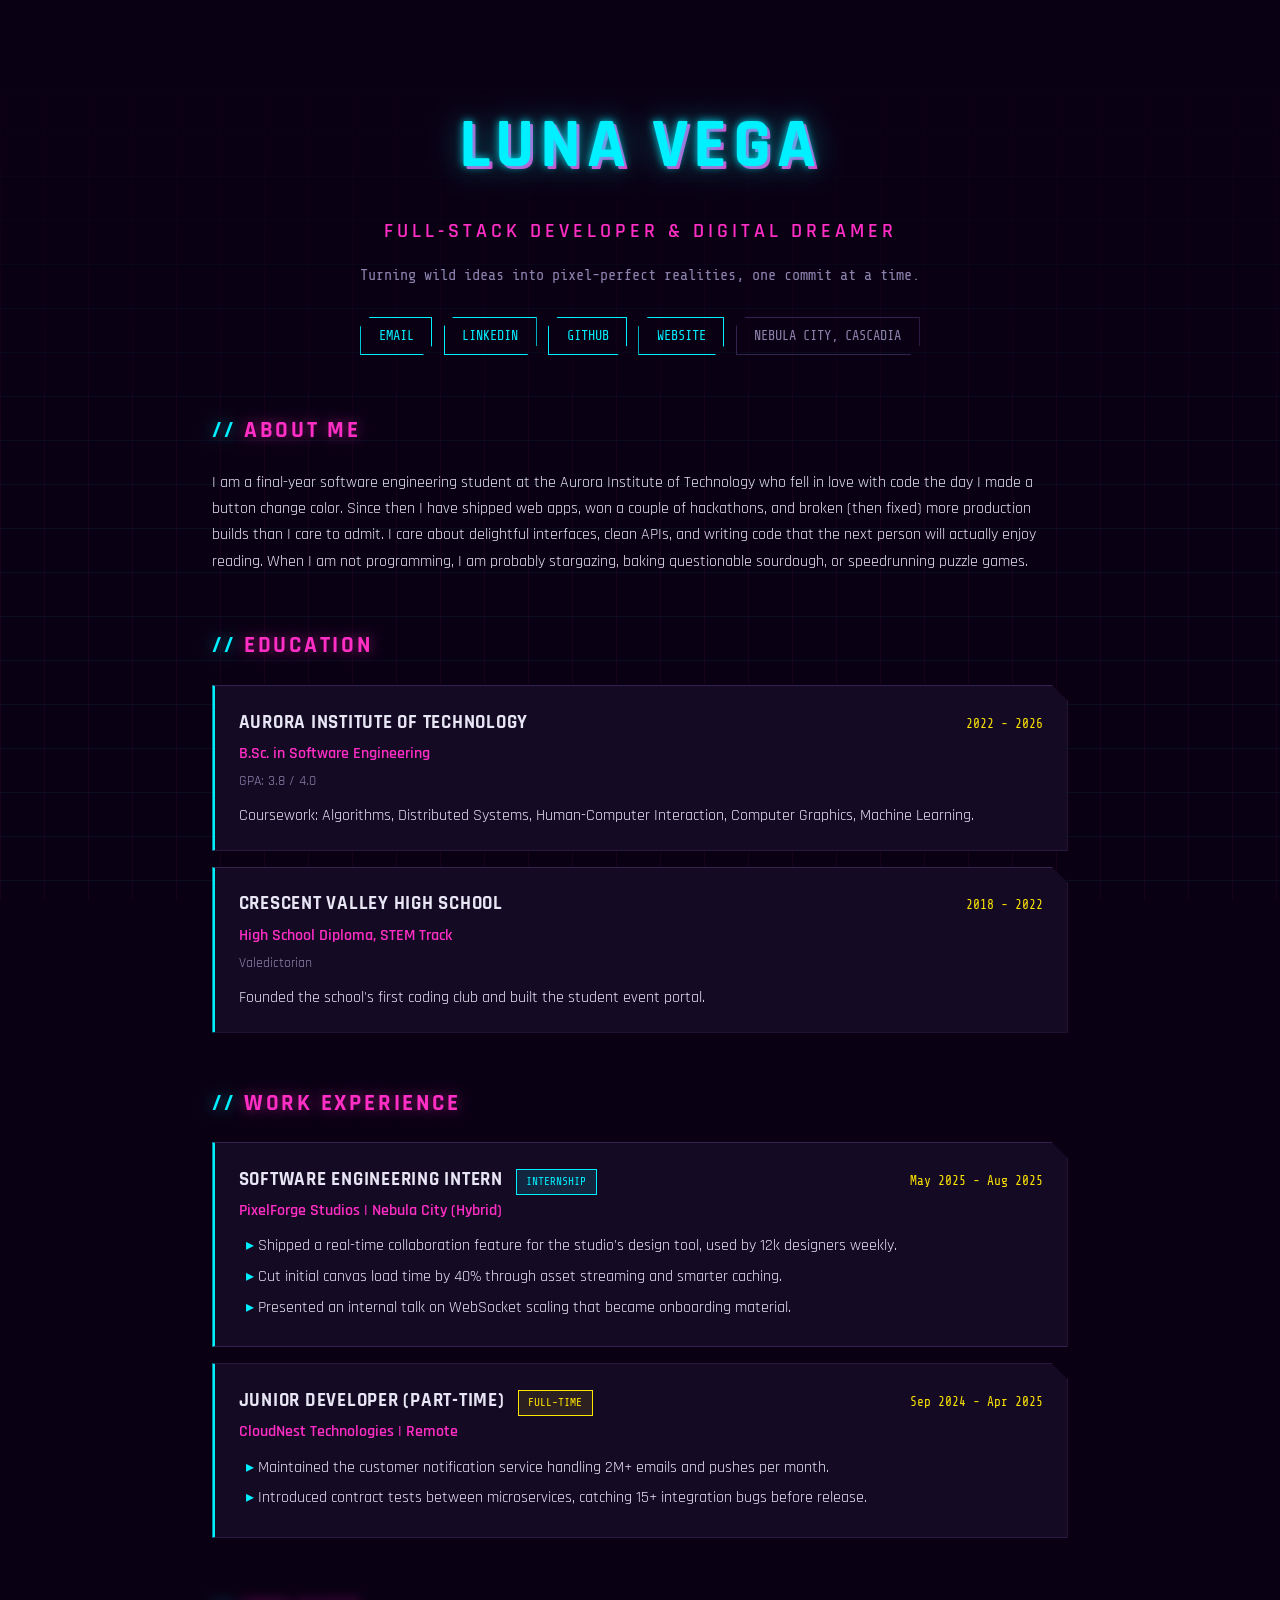
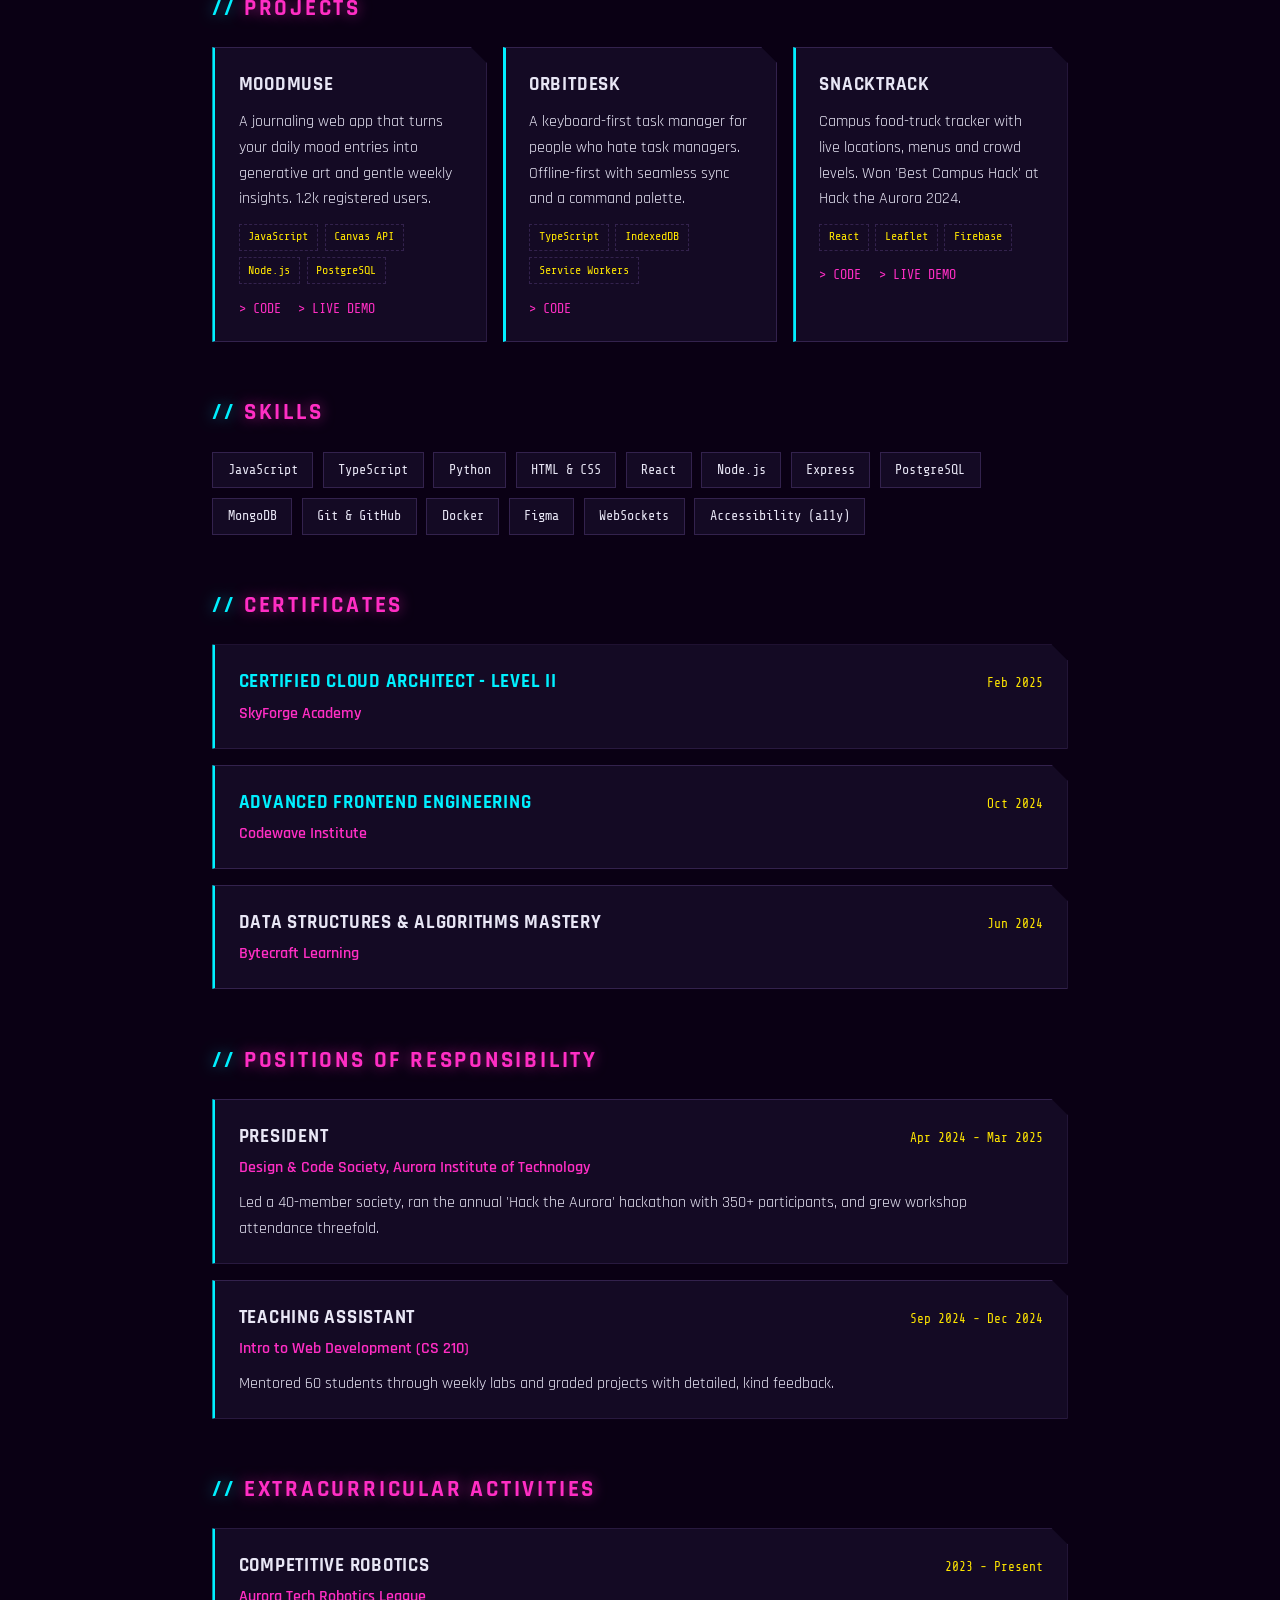
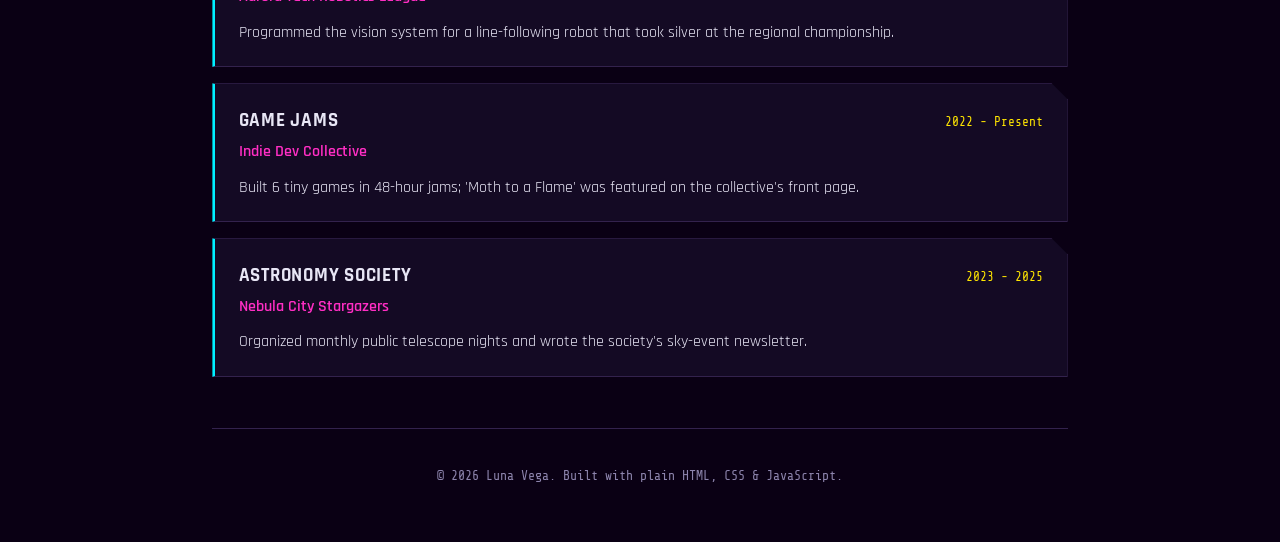
==== commit b1c986f3: "Document canonical JSON fields and accept common aliases when rendering. Keep About Me on the dedica" ====
--- a/index.html
+++ b/index.html
@@ -17,8 +17,8 @@
          styling/brutalist.css  - neo-brutalism: electric yellow, thick borders, hard shadows
          styling/velvet.css     - old-money luxe: emerald, charcoal & gold serif
        ============================================================ -->
-  <link rel="stylesheet" href="styling/aurora.css" />
-  <!-- <link rel="stylesheet" href="styling/cyberpunk.css" /> -->
+  <!-- <link rel="stylesheet" href="styling/aurora.css" /> -->
+  <link rel="stylesheet" href="styling/cyberpunk.css" />
   <!-- <link rel="stylesheet" href="styling/bubblegum.css" /> -->
   <!-- <link rel="stylesheet" href="styling/brutalist.css" /> -->
   <!-- <link rel="stylesheet" href="styling/velvet.css" /> -->
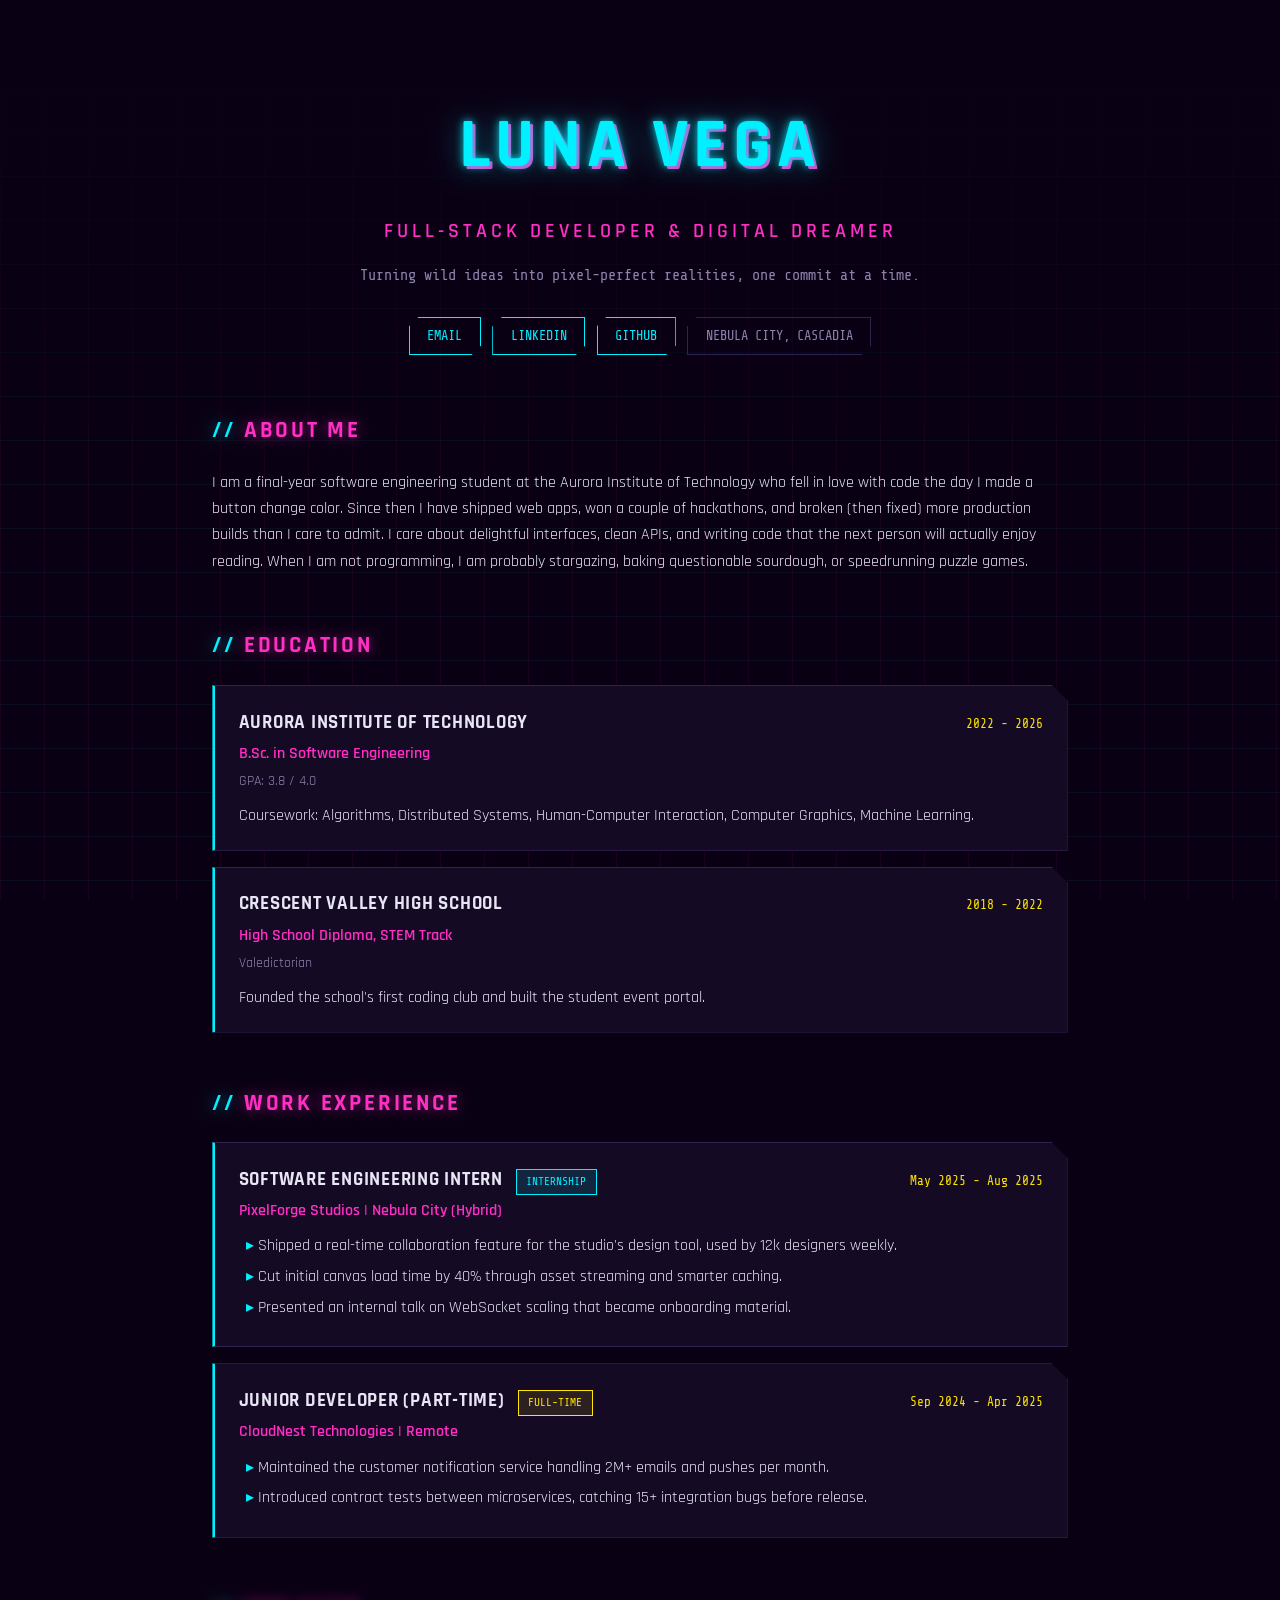
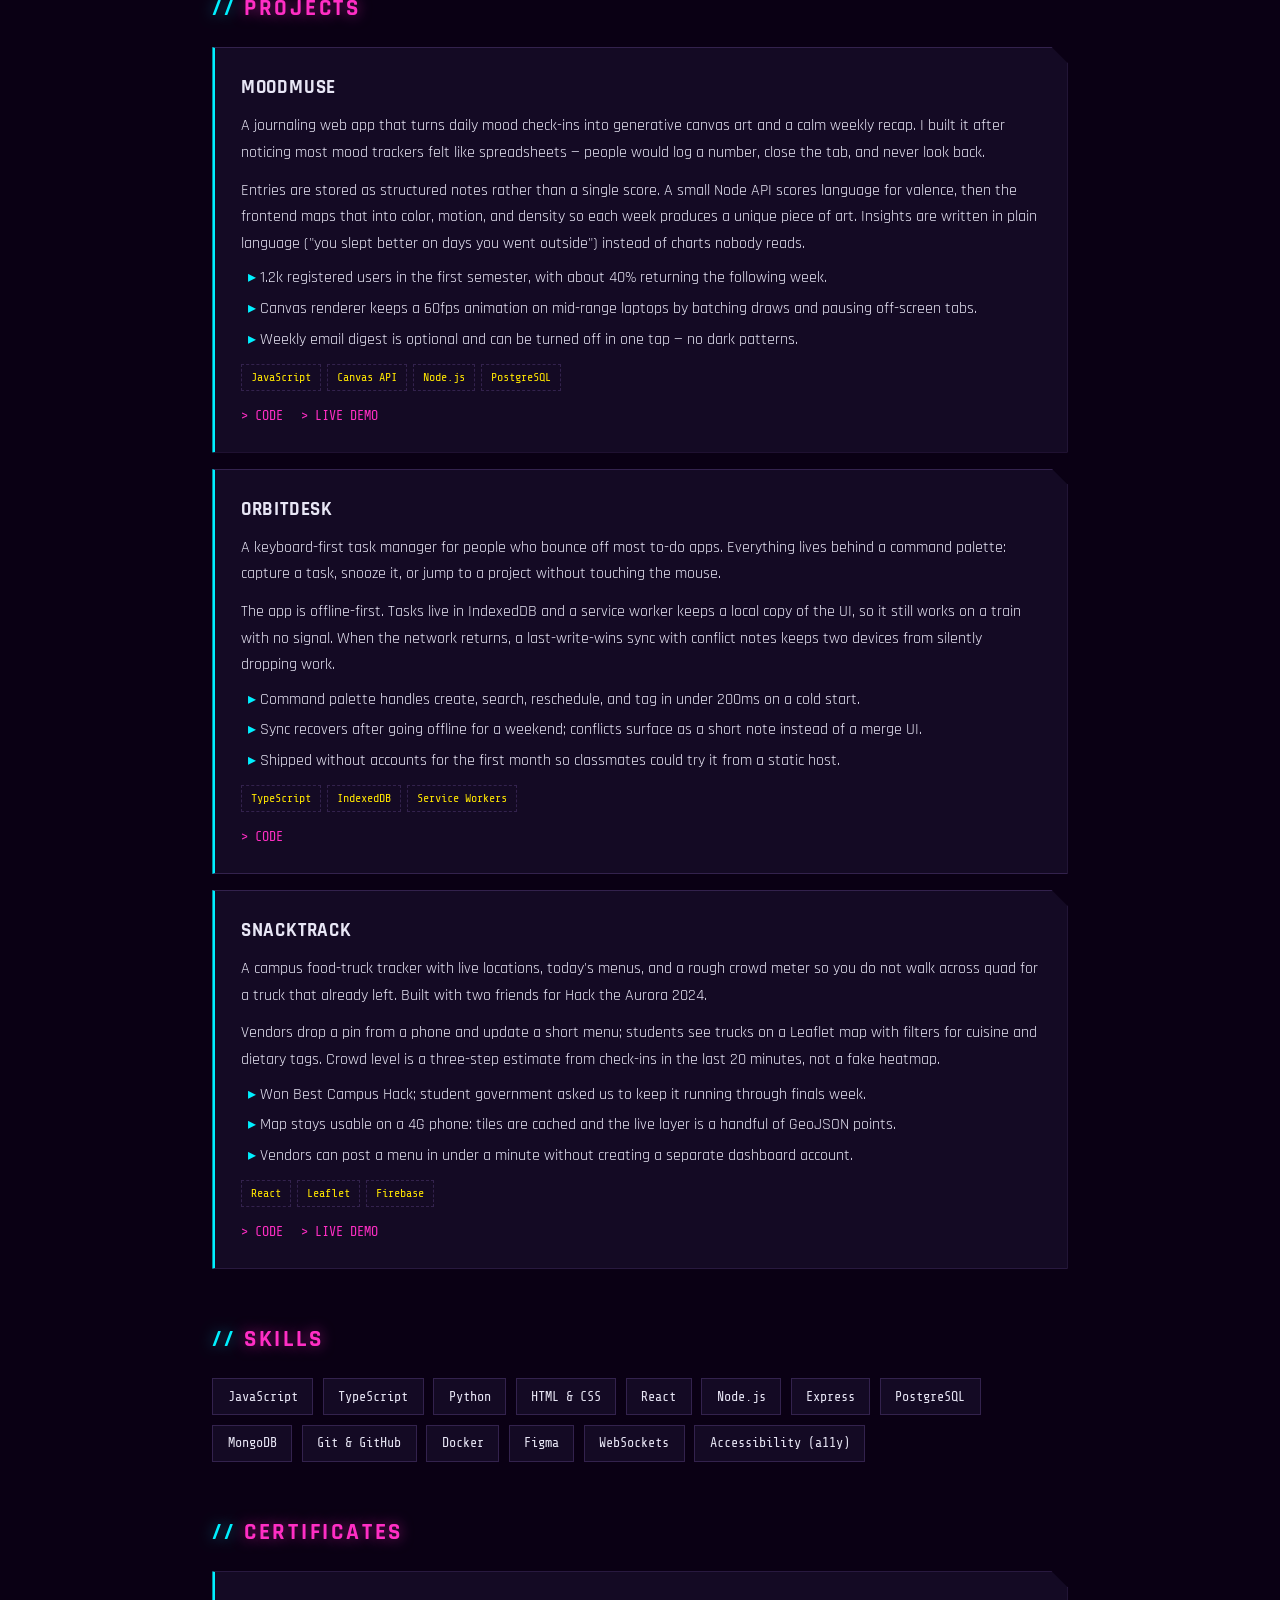
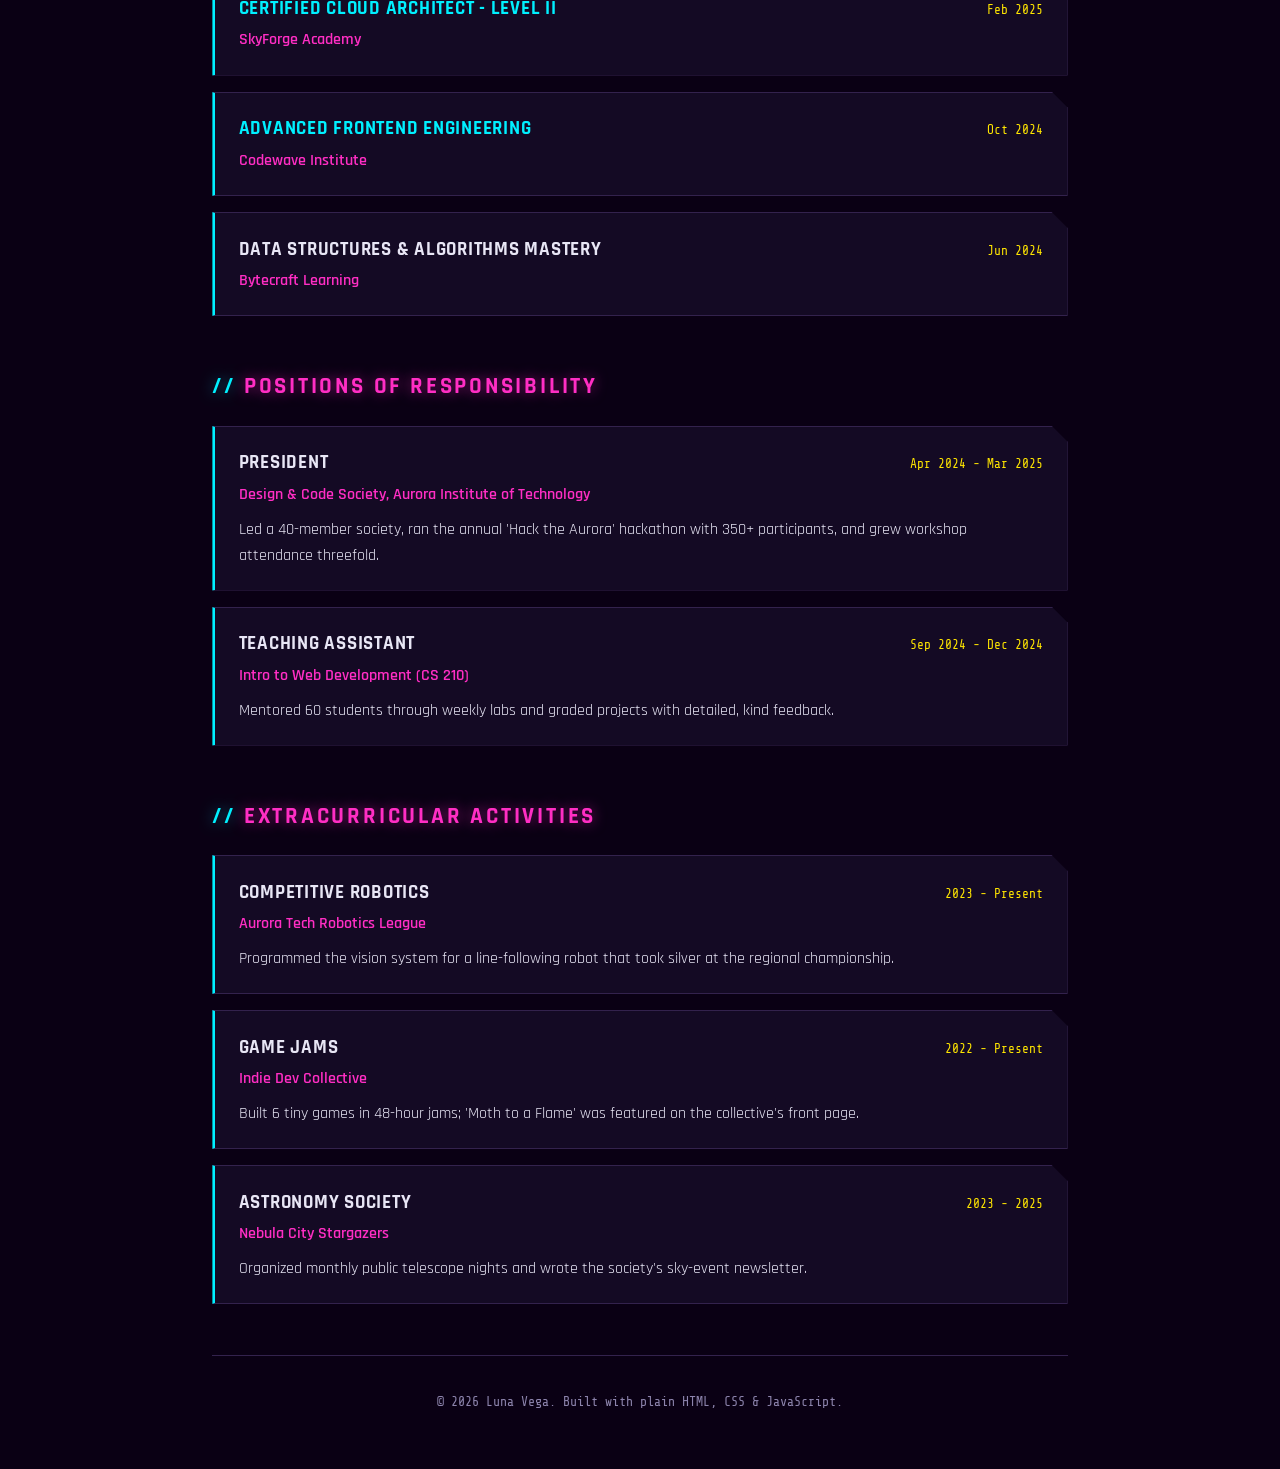
==== commit 94aae830: "Give projects full-width space for longer write-ups. Stack project cards instead of a tight grid, su" ====
--- a/index.html
+++ b/index.html
@@ -58,7 +58,7 @@
 
       <section id="projects-section" hidden>
         <h2>Projects</h2>
-        <div id="projects-list" class="card-grid"></div>
+        <div id="projects-list" class="card-list"></div>
       </section>
 
       <section id="skills-section" hidden>
--- a/styling/aurora.css
+++ b/styling/aurora.css
@@ -279,6 +279,19 @@
 
 /* ---------- projects ---------- */
 
+.project-card {
+  padding: 1.55rem 1.65rem 1.6rem;
+}
+
+.project-card .card-text {
+  line-height: 1.7;
+  max-width: 62rem;
+}
+
+.project-card .card-text + .card-text {
+  margin-top: 0.7rem;
+}
+
 .tag-list {
   margin-top: 0.75rem;
   display: flex;
--- a/styling/cyberpunk.css
+++ b/styling/cyberpunk.css
@@ -273,6 +273,19 @@
 
 /* ---------- projects ---------- */
 
+.project-card {
+  padding: 1.5rem 1.6rem 1.55rem;
+}
+
+.project-card .card-text {
+  line-height: 1.7;
+  max-width: 62rem;
+}
+
+.project-card .card-text + .card-text {
+  margin-top: 0.7rem;
+}
+
 .tag-list {
   margin-top: 0.7rem;
   display: flex;
--- a/styling/bubblegum.css
+++ b/styling/bubblegum.css
@@ -267,6 +267,19 @@
 
 /* ---------- projects ---------- */
 
+.project-card {
+  padding: 1.5rem 1.65rem 1.6rem;
+}
+
+.project-card .card-text {
+  line-height: 1.7;
+  max-width: 62rem;
+}
+
+.project-card .card-text + .card-text {
+  margin-top: 0.7rem;
+}
+
 .tag-list {
   margin-top: 0.7rem;
   display: flex;
--- a/styling/brutalist.css
+++ b/styling/brutalist.css
@@ -255,6 +255,19 @@
 
 /* ---------- projects ---------- */
 
+.project-card {
+  padding: 1.5rem 1.6rem 1.6rem;
+}
+
+.project-card .card-text {
+  line-height: 1.7;
+  max-width: 62rem;
+}
+
+.project-card .card-text + .card-text {
+  margin-top: 0.7rem;
+}
+
 .tag-list {
   margin-top: 0.75rem;
   display: flex;
--- a/styling/velvet.css
+++ b/styling/velvet.css
@@ -270,6 +270,19 @@
 
 /* ---------- projects ---------- */
 
+.project-card {
+  padding: 1.55rem 1.7rem 1.65rem;
+}
+
+.project-card .card-text {
+  line-height: 1.75;
+  max-width: 62rem;
+}
+
+.project-card .card-text + .card-text {
+  margin-top: 0.75rem;
+}
+
 .tag-list {
   margin-top: 0.75rem;
   display: flex;
